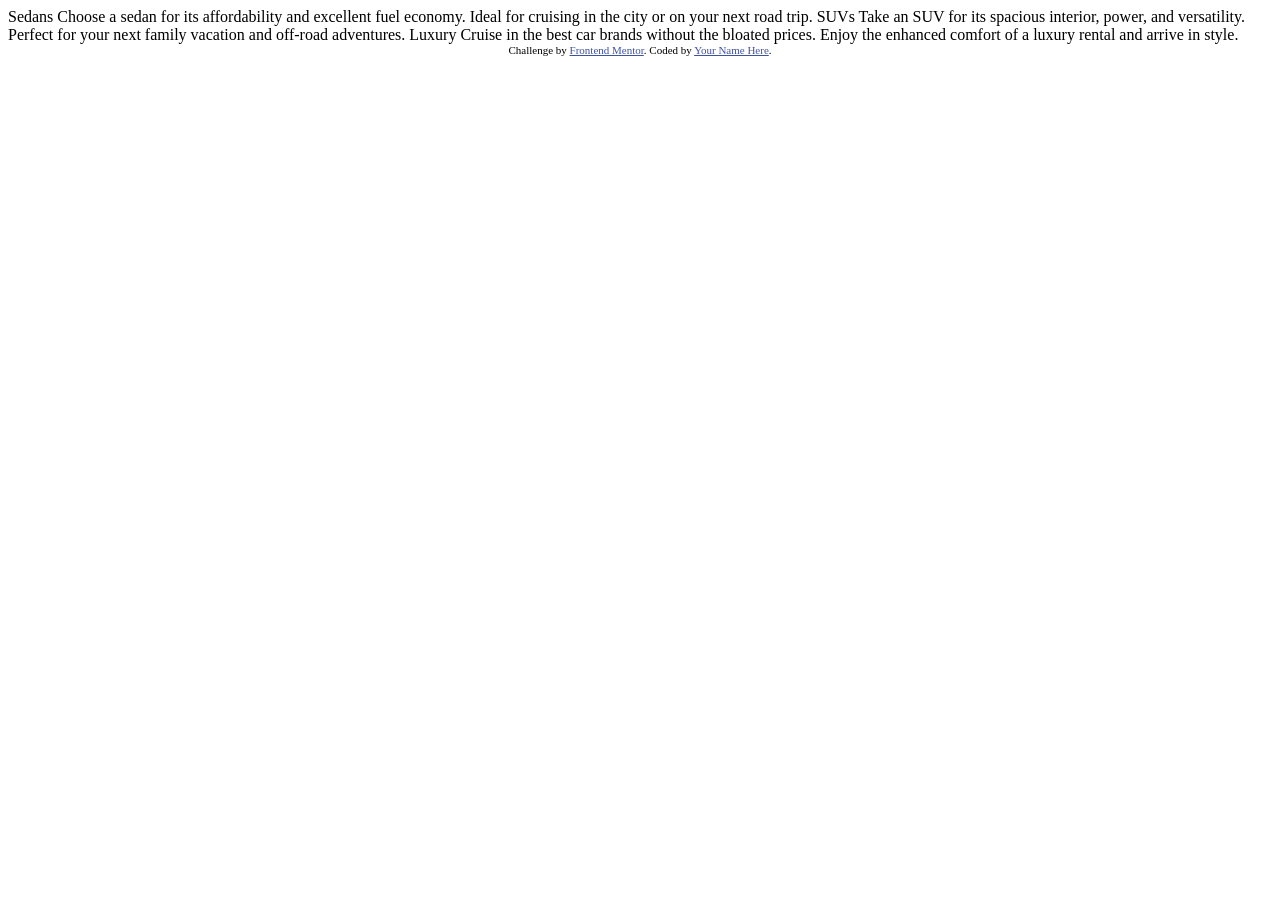
==== 3-column-preview-card-component-main/index.html @ d1b54ae8 "first commit" ====
<!DOCTYPE html>
<html lang="en">
<head>
  <meta charset="UTF-8">
  <meta name="viewport" content="width=device-width, initial-scale=1.0"> <!-- displays site properly based on user's device -->

  <link rel="icon" type="image/png" sizes="32x32" href="./images/favicon-32x32.png">
  
  <title>Frontend Mentor | 3-column preview card component</title>

  <!-- Feel free to remove these styles or customise in your own stylesheet 👍 -->
  <style>
    .attribution { font-size: 11px; text-align: center; }
    .attribution a { color: hsl(228, 45%, 44%); }
  </style>
</head>
<body>
  
  Sedans
  Choose a sedan for its affordability and excellent fuel economy. Ideal for cruising in the city 
  or on your next road trip.

  SUVs
  Take an SUV for its spacious interior, power, and versatility. Perfect for your next family vacation 
  and off-road adventures.

  Luxury
  Cruise in the best car brands without the bloated prices. Enjoy the enhanced comfort of a luxury 
  rental and arrive in style.
  
  <div class="attribution">
    Challenge by <a href="https://www.frontendmentor.io?ref=challenge" target="_blank">Frontend Mentor</a>. 
    Coded by <a href="#">Your Name Here</a>.
  </div>
</body>
</html>
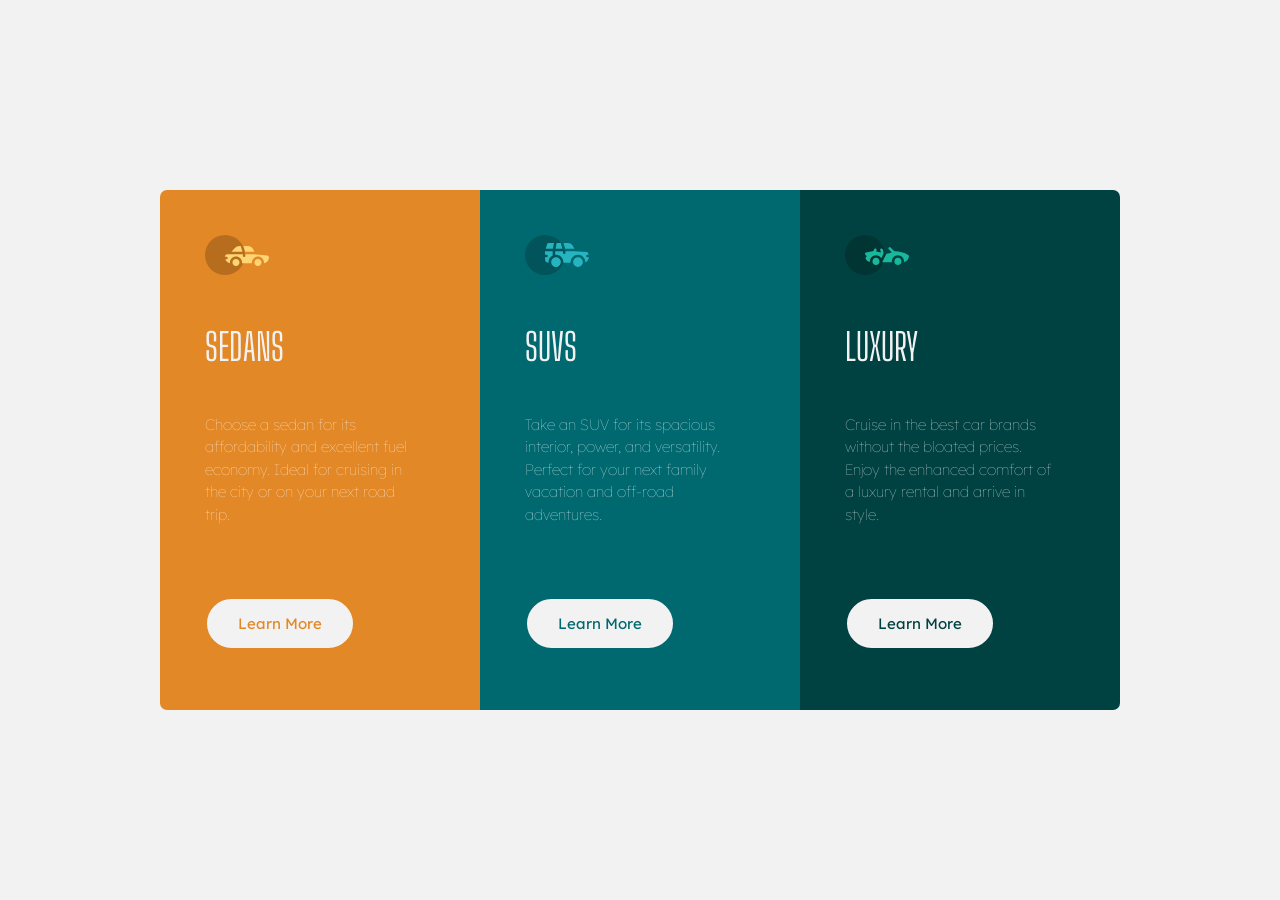
==== commit 560f795f: "finished 3 colum layaout" ====
--- a/3-column-preview-card-component-main/index.html
+++ b/3-column-preview-card-component-main/index.html
@@ -1,36 +1,66 @@
 <!DOCTYPE html>
 <html lang="en">
-<head>
-  <meta charset="UTF-8">
-  <meta name="viewport" content="width=device-width, initial-scale=1.0"> <!-- displays site properly based on user's device -->
+  <head>
+    <meta charset="UTF-8" />
+    <meta name="viewport" content="width=device-width, initial-scale=1.0" />
+    <!-- displays site properly based on user's device -->
 
-  <link rel="icon" type="image/png" sizes="32x32" href="./images/favicon-32x32.png">
-  
-  <title>Frontend Mentor | 3-column preview card component</title>
+    <link
+      rel="icon"
+      type="image/png"
+      sizes="32x32"
+      href="./images/favicon-32x32.png"
+    />
+    <link rel="preconnect" href="https://fonts.gstatic.com" />
+    <link
+      href="https://fonts.googleapis.com/css2?family=Big+Shoulders+Display:wght@700&family=Lexend+Deca&display=swap"
+      rel="stylesheet"
+    />
+    <link rel="stylesheet" href="css/style.css" />
 
-  <!-- Feel free to remove these styles or customise in your own stylesheet 👍 -->
-  <style>
-    .attribution { font-size: 11px; text-align: center; }
-    .attribution a { color: hsl(228, 45%, 44%); }
-  </style>
-</head>
-<body>
-  
-  Sedans
-  Choose a sedan for its affordability and excellent fuel economy. Ideal for cruising in the city 
-  or on your next road trip.
-
-  SUVs
-  Take an SUV for its spacious interior, power, and versatility. Perfect for your next family vacation 
-  and off-road adventures.
-
-  Luxury
-  Cruise in the best car brands without the bloated prices. Enjoy the enhanced comfort of a luxury 
-  rental and arrive in style.
-  
-  <div class="attribution">
-    Challenge by <a href="https://www.frontendmentor.io?ref=challenge" target="_blank">Frontend Mentor</a>. 
-    Coded by <a href="#">Your Name Here</a>.
-  </div>
-</body>
-</html>+    <title>Frontend Mentor | 3-column preview card component</title>
+  </head>
+  <body>
+    <div class="container">
+      <div class="card card--sedans">
+        <div class="card__icon">
+          <img src="images/icon-sedans.svg" alt="Sedan car icon" />
+        </div>
+        <div class="card__heading">Sedans</div>
+        <div class="card__content">
+          Choose a sedan for its affordability and excellent fuel economy. Ideal
+          for cruising in the city or on your next road trip.
+        </div>
+        <div class="card__action">
+          <button>Learn More</button>
+        </div>
+      </div>
+      <div class="card card--suvs">
+        <div class="card__icon">
+          <img src="images/icon-suvs.svg" alt="SUV card icon" />
+        </div>
+        <div class="card__heading">SUVs</div>
+        <div class="card__content">
+          Take an SUV for its spacious interior, power, and versatility. Perfect
+          for your next family vacation and off-road adventures.
+        </div>
+        <div class="card__action">
+          <button>Learn More</button>
+        </div>
+      </div>
+      <div class="card card--luxury">
+        <div class="card__icon">
+          <img src="images/icon-luxury.svg" alt="luxury car icon" />
+        </div>
+        <div class="card__heading">Luxury</div>
+        <div class="card__content">
+          Cruise in the best car brands without the bloated prices. Enjoy the
+          enhanced comfort of a luxury rental and arrive in style.
+        </div>
+        <div class="card__action">
+          <button>Learn More</button>
+        </div>
+      </div>
+    </div>
+  </body>
+</html>
--- a/3-column-preview-card-component-main/css/style.css
+++ b/3-column-preview-card-component-main/css/style.css
@@ -0,0 +1,126 @@
+* {
+  box-sizing: border-box;
+  margin: 0;
+  padding: 0;
+  font-family: "Lexend Deca", -apple-system, BlinkMacSystemFont, "Segoe UI",
+    Roboto, Oxygen, Ubuntu, Cantarell, "Open Sans", "Helvetica Neue", sans-serif;
+  font-size: 15px;
+}
+
+body {
+  display: flex;
+  place-content: center;
+  background-color: hsl(0, 0%, 95%);
+}
+
+.container {
+  display: flex;
+  flex-direction: column;
+  border-radius: 7px;
+  overflow: hidden;
+  margin: 4rem 1rem;
+}
+
+.card {
+  display: flex;
+  flex-direction: column;
+  padding: 3rem 3rem 4rem 3rem;
+  max-width: 350px;
+  max-height: 600px;
+  gap: 1.5rem;
+  justify-content: space-between;
+}
+
+.card--sedans {
+  background-color: hsl(31, 77%, 52%);
+}
+
+.card--suvs {
+  background-color: hsl(184, 100%, 22%);
+}
+
+.card--luxury {
+  background-color: hsl(179, 100%, 13%);
+}
+
+.card__heading {
+  text-transform: uppercase;
+  color: hsl(0, 0%, 95%);
+  font-size: 2.5rem;
+  font-family: "Big Shoulders Display", cursive;
+}
+.card__content {
+  color: hsla(0, 0%, 100%, 0.75);
+  font-weight: lighter;
+  line-height: 1.5;
+  width: 90%;
+  padding-bottom: 2vw;
+}
+
+.card__action button {
+  background-color: hsl(0, 0%, 95%);
+  border-radius: 50px;
+  padding: 1rem 1rem;
+  border: none;
+  width: 150px;
+  cursor: pointer;
+}
+
+
+
+.card--sedans .card__action button {
+  color: hsl(31, 77%, 52%);
+  border:2px solid hsl(31, 77%, 52%);
+}
+
+.card--suvs .card__action button {
+  color: hsl(184, 100%, 22%);
+  border:2px solid hsl(184, 100%, 22%);
+}
+
+.card--luxury .card__action button {
+  color: hsl(179, 100%, 13%);
+  border:2px solid hsl(179, 100%, 13%);
+}
+
+.card--sedans .card__action button:hover,
+.card--suvs .card__action button:hover,
+.card--luxury .card__action button:hover
+{
+    color: hsla(0, 0%, 100%, 0.75);
+    border:2px solid hsla(0, 0%, 100%, 0.75);
+}
+
+.card--sedans .card__action button:hover{
+    background-color: hsl(31, 77%, 52%);
+}
+.card--suvs .card__action button:hover{
+
+    background-color: hsl(184, 100%, 22%);
+}
+
+.card--luxury .card__action button:hover{
+    background-color: hsl(179, 100%, 13%);
+}
+
+@media screen and (min-width: 768px) {
+  body {
+    height: 100vh;
+  }
+
+  .container {
+    flex-direction: row;
+    align-items: flex-start;
+    margin: auto;
+  }
+  .card {
+    height: 520px;
+    max-width: 320px;
+  }
+}
+
+@media screen and(min-width:1024) {
+  .card {
+    padding: 4rem 4rem 4rem 4rem;
+  }
+}
